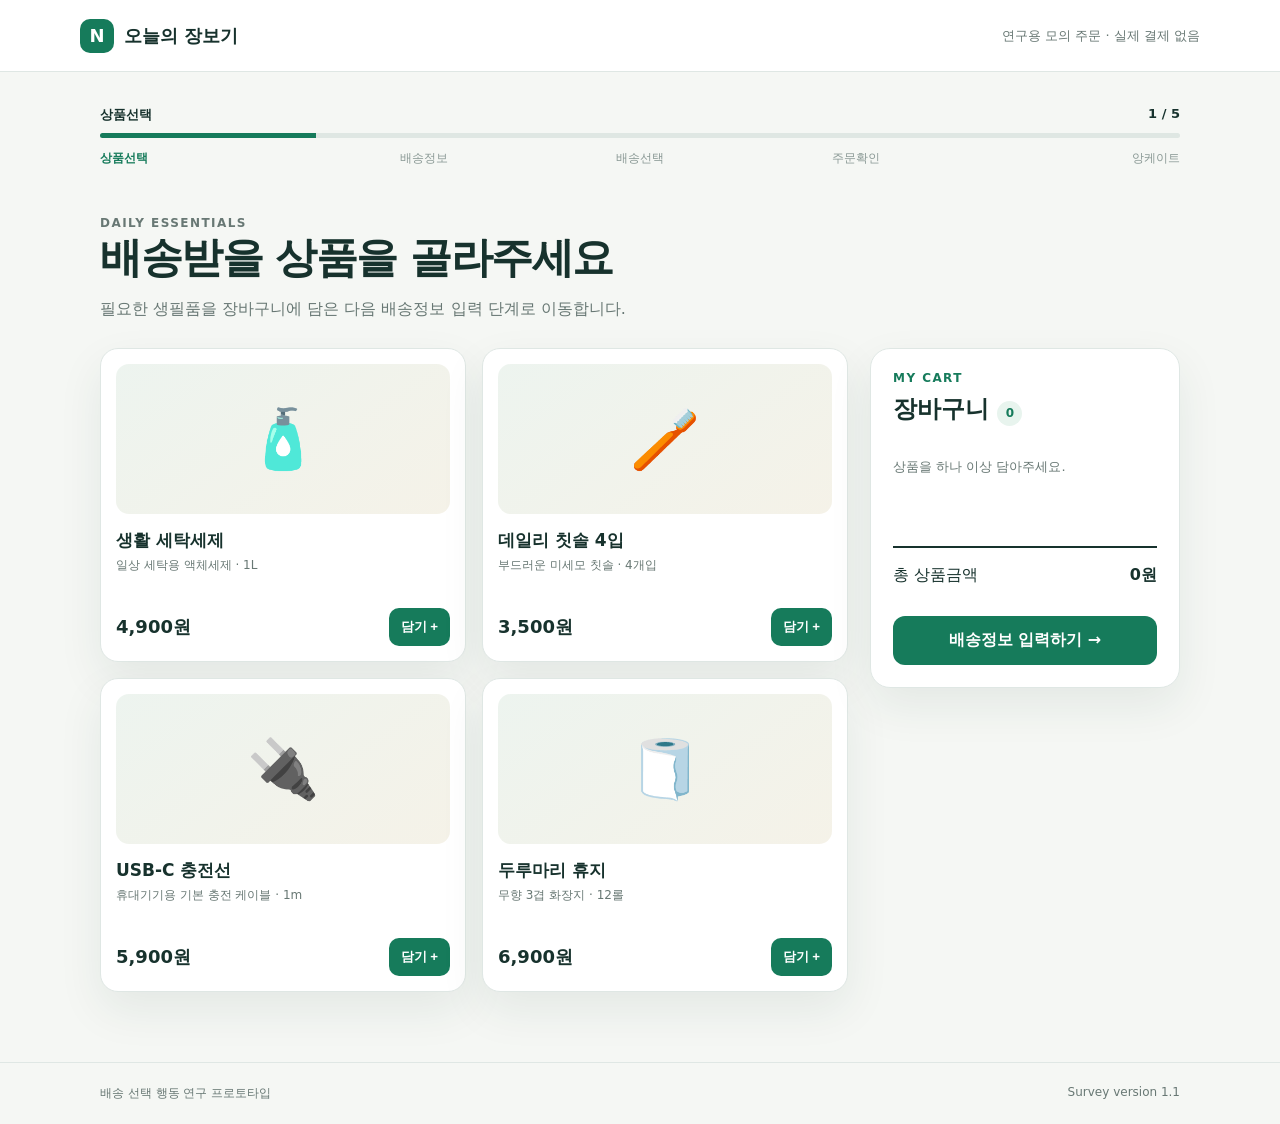
==== index.html @ 9c4313c6 "Initial nudge delivery study website" ====
<!doctype html>
<html lang="ko">
  <head>
    <meta charset="UTF-8" />
    <meta name="viewport" content="width=device-width, initial-scale=1.0" />
    <meta name="description" content="배송 선택 및 넛지 연구용 모의 쇼핑 실험" />
    <title>오늘의 장보기 | 배송 선택 연구</title>
    <link rel="stylesheet" href="styles.css" />
    <link rel="stylesheet" href="shop-and-map.css" />
    <link rel="stylesheet" href="address-search-fix.css" />
    <link rel="stylesheet" href="online-submission.css" />
    <script src="config.js" defer></script>
    <script src="https://t1.daumcdn.net/mapjsapi/bundle/postcode/prod/postcode.v2.js" defer></script>
    <script src="app.js" defer></script>
  </head>
  <body>
    <header class="site-header">
      <a class="brand" href="#" aria-label="처음으로">
        <span class="brand-mark">N</span>
        <span>오늘의 장보기</span>
      </a>
      <div class="secure-label">연구용 모의 주문 · 실제 결제 없음</div>
    </header>

    <main class="page-shell">
      <section class="progress-panel" aria-label="주문 진행 단계">
        <div class="progress-meta">
          <span id="progressLabel">상품선택</span>
          <span id="progressCount">1 / 5</span>
        </div>
        <div class="progress-track"><div id="progressBar" class="progress-bar"></div></div>
        <ol class="progress-steps">
          <li class="active" data-progress-step="1">상품선택</li>
          <li data-progress-step="2">배송정보</li>
          <li data-progress-step="3">배송선택</li>
          <li data-progress-step="4">주문확인</li>
          <li data-progress-step="5">앙케이트</li>
        </ol>
      </section>

      <section id="stepProducts" class="step active" data-step="1">
        <div class="section-heading">
          <p class="eyebrow">DAILY ESSENTIALS</p>
          <h1>배송받을 상품을 골라주세요</h1>
          <p>필요한 생필품을 장바구니에 담은 다음 배송정보 입력 단계로 이동합니다.</p>
        </div>
        <div class="shop-layout">
          <div id="productGrid" class="product-grid"></div>
          <aside class="cart-panel">
            <div><p class="eyebrow">MY CART</p><h2>장바구니 <span id="cartCount">0</span></h2></div>
            <div id="cartItems" class="cart-items"><p class="empty-cart">상품을 하나 이상 담아주세요.</p></div>
            <div class="cart-total"><span>총 상품금액</span><strong id="cartTotal">0원</strong></div>
            <p id="cartError" class="form-error" role="alert"></p>
            <button id="cartContinue" class="button primary full-button" type="button">배송정보 입력하기 →</button>
          </aside>
        </div>
      </section>

      <section id="stepDelivery" class="step" data-step="2">
        <div class="section-heading">
          <p class="eyebrow">DELIVERY DETAILS</p>
          <h1>배송 위치를 확인해주세요</h1>
          <p>검색한 주소의 위치를 지도에서 확인하고, 해당 위치를 기준으로 후보 배송 슬롯을 계산합니다.</p>
        </div>

        <form id="deliveryForm" class="form-card" novalidate>
          <div class="privacy-note">
            <span aria-hidden="true">🔒</span>
            <div><strong>주소정보 안내</strong><br />주소는 배송 경로 실험을 위해 사용됩니다. 이름, 전화번호, 공동현관 비밀번호, 결제정보는 입력하지 마세요.</div>
          </div>

          <div class="form-grid">
            <label class="field-group full-width">
              <span>도로명 주소 <em>필수</em></span>
              <div class="address-row"><input id="roadAddress" name="roadAddress" type="text" placeholder="주소 검색 버튼을 눌러주세요" readonly required /><button id="addressSearch" class="button secondary" type="button">주소 검색</button></div>
              <input id="postcode" name="postcode" type="hidden" />
            </label>

            <div id="addressSearchPanel" class="address-search-panel full-width" hidden>
              <div class="address-search-head"><strong>배송 주소 검색</strong><button id="addressSearchClose" type="button" aria-label="주소 검색 닫기">×</button></div>
              <div id="postcodeEmbed" class="postcode-embed"></div>
            </div>

            <label class="field-group full-width"><span>상세주소 <small>선택 · 동·호수 등 식별정보는 입력하지 않는 것을 권장</small></span><input name="addressDetail" type="text" maxlength="100" placeholder="배송 실험에 필요한 경우에만 입력" /></label>

            <label class="field-group">
              <span>건물 유형 <em>필수</em></span>
              <select name="buildingType" required>
                <option value="">선택해주세요</option>
                <option>단독주택</option><option>공동주택</option><option>오피스텔</option><option>기타</option>
              </select>
            </label>

            <fieldset class="field-group">
              <legend>엘리베이터 <span class="required">필수</span></legend>
              <div class="segmented">
                <label><input type="radio" name="elevator" value="있음" required /><span>있음</span></label>
                <label><input type="radio" name="elevator" value="없음" /><span>없음</span></label>
                <label><input type="radio" name="elevator" value="해당 없음" /><span>해당 없음</span></label>
              </div>
            </fieldset>

            <label class="field-group">
              <span>희망 배송일 <em>필수</em></span>
              <select name="deliveryDate" required>
                <option value="">선택해주세요</option>
                <option value="today">오늘</option><option value="tomorrow">내일</option><option value="day-after">모레</option>
              </select>
            </label>

            <label class="field-group">
              <span>수령 방식 <em>필수</em></span>
              <select name="receptionMethod" required>
                <option value="">선택해주세요</option><option>문 앞 배송</option><option>직접 수령</option><option>공동현관·보관함</option>
              </select>
            </label>

            <label class="field-group full-width">
              <span>배송 관련 특별조건 <small>선택</small></span>
              <textarea name="specialCondition" rows="3" maxlength="300" placeholder="예: 계단 이용 필요, 대면 수령 필요 등 (공동현관 비밀번호 등 민감정보 입력 금지)"></textarea>
            </label>
          </div>
          <p id="deliveryError" class="form-error" role="alert"></p>
          <div class="action-row"><button class="button secondary" type="button" data-back="1">← 상품 다시 선택</button><button class="button primary" type="submit">주소 기반 배송 옵션 계산 <span>→</span></button></div>
        </form>
      </section>

      <section id="stepOptions" class="step" data-step="3">
        <div class="section-heading">
          <p class="eyebrow">CHOOSE DELIVERY</p>
          <h1>원하는 배송 시간을 선택해주세요</h1>
          <p>입력한 배송 조건을 바탕으로 예상 환경 영향과 배송 부담을 계산했습니다.</p>
        </div>
        <div id="dynamicNotice" class="dynamic-notice"></div>
        <div id="deliveryOptions" class="delivery-options"></div>
        <p id="optionError" class="form-error" role="alert"></p>
        <div class="action-row"><button class="button secondary" type="button" data-back="2">← 배송정보 수정</button><button id="optionContinue" class="button primary" type="button">선택 완료 <span>→</span></button></div>
      </section>

      <section id="stepConfirm" class="step" data-step="4">
        <div class="section-heading">
          <p class="eyebrow">ORDER REVIEW</p>
          <h1>선택 내용을 확인해주세요</h1>
          <p>본 화면은 연구용 주문 확인이며 실제 주문이나 결제가 발생하지 않습니다.</p>
        </div>
        <div class="review-layout">
          <div class="review-card"><h2>상품 및 배송정보</h2><div id="cartSummary" class="mini-cart"></div><dl id="deliverySummary"></dl><button class="text-button" type="button" data-back="2">배송정보 수정</button></div>
          <div class="review-card accent"><h2>선택한 배송 옵션</h2><div id="optionSummary"></div><button class="text-button" type="button" data-back="3">배송 옵션 변경</button></div>
        </div>
        <div class="action-row"><button class="button secondary" type="button" data-back="3">← 이전</button><button id="confirmOrder" class="button primary" type="button">모의 주문 확정 <span>→</span></button></div>
      </section>

      <section id="stepSurvey" class="step" data-step="5">
        <div class="section-heading">
          <p class="eyebrow">POST-SURVEY</p>
          <h1>마지막으로 선택 경험을 알려주세요</h1>
          <p>응답은 배송 선택 결과 및 익명 참가자 ID와 연결됩니다. <span class="required">*</span> 표시는 필수 문항입니다.</p>
        </div>
        <form id="surveyForm" novalidate>
          <article class="survey-section">
            <span class="section-number">01</span><h2>최종 선택 이유</h2>
            <fieldset class="question"><legend>선택에 가장 중요했던 이유는 무엇인가요? <em>*</em></legend><div class="radio-list" id="reasonChoices"></div></fieldset>
            <div id="influenceQuestions" class="likert-block"></div>
          </article>
          <article class="survey-section">
            <span class="section-number">02</span><h2>정보 인식 및 이해</h2>
            <div id="perceptionQuestions" class="likert-block"></div>
          </article>
          <article class="survey-section">
            <span class="section-number">03</span><h2>태도 및 성향</h2>
            <div id="attitudeQuestions" class="likert-block"></div>
          </article>
          <article class="survey-section">
            <span class="section-number">04</span><h2>이용자 특성</h2>
            <div id="demographicQuestions" class="form-grid"></div>
          </article>
          <article class="survey-section">
            <span class="section-number">05</span><h2>자유응답</h2>
            <label class="field-group full-width"><span>배송 선택 또는 쇼핑몰 이용에 관해 남기고 싶은 의견이 있나요? <small>선택</small></span><textarea name="openFeedback" rows="4" maxlength="1000" placeholder="의견을 자유롭게 적어주세요."></textarea></label>
            <fieldset class="question compact"><legend>연구의 목적이 무엇이라고 생각했나요? <small>선택</small></legend><textarea name="purposeGuess" rows="3" maxlength="500" placeholder="추측한 내용을 적어주세요."></textarea></fieldset>
          </article>
          <p id="surveyError" class="form-error" role="alert"></p>
          <div class="action-row"><button class="button secondary" type="button" id="surveyBack">← 주문정보 보기</button><button class="button primary" type="submit">앙케이트 제출하기 <span>→</span></button></div>
        </form>
      </section>

      <section id="stepComplete" class="step complete-panel" data-step="6">
        <div class="complete-icon">✓</div><p class="eyebrow">COMPLETE</p><h1>참여해주셔서 감사합니다</h1>
        <p id="submissionMessage">모의 주문과 앙케이트 응답이 저장되었습니다.</p>
        <div id="submissionStatus" class="submission-status" role="status"></div>
        <div class="participant-ticket"><span>참가자 ID</span><strong id="completeParticipantId"></strong></div>
        <div class="complete-actions"><button id="downloadJson" class="button secondary" type="button">연구 데이터 JSON 저장</button><button id="downloadCsv" class="button secondary" type="button">앙케이트 CSV 저장</button></div>
        <button id="restartStudy" class="text-button danger" type="button">테스트 데이터 초기화 후 다시 시작</button>
      </section>
    </main>
    <footer><span>배송 선택 행동 연구 프로토타입</span><span>Survey version 1.1</span></footer>
  </body>
</html>
---- styles.css ----
:root{--ink:#17322d;--muted:#687874;--line:#dfe7e4;--paper:#f5f7f4;--white:#fff;--green:#167b5b;--green-dark:#0e5b43;--mint:#e8f4ee;--lime:#d9ed76;--warn:#a43c28;--shadow:0 18px 45px rgba(27,62,52,.08);font-family:Inter,Pretendard,"Noto Sans KR",system-ui,sans-serif;color:var(--ink);background:var(--paper)}*{box-sizing:border-box}body{margin:0;min-height:100vh}.site-header{height:72px;padding:0 max(24px,calc((100vw - 1120px)/2));display:flex;align-items:center;justify-content:space-between;background:#fff;border-bottom:1px solid var(--line);position:sticky;top:0;z-index:10}.brand{display:flex;align-items:center;gap:10px;color:var(--ink);font-size:18px;font-weight:800;text-decoration:none}.brand-mark{display:grid;place-items:center;width:34px;height:34px;border-radius:10px;background:var(--green);color:white}.secure-label{font-size:13px;color:var(--muted)}.page-shell{width:min(1080px,calc(100% - 32px));margin:34px auto 70px}.progress-panel{margin-bottom:46px}.progress-meta{display:flex;justify-content:space-between;font-size:13px;font-weight:700;margin-bottom:9px}.progress-track{height:5px;background:#dfe7e3;border-radius:10px;overflow:hidden}.progress-bar{width:25%;height:100%;background:var(--green);transition:width .3s}.progress-steps{display:grid;grid-template-columns:repeat(4,1fr);padding:0;margin:12px 0 0;list-style:none;font-size:12px;color:#8a9995}.progress-steps li:nth-child(n+2){text-align:center}.progress-steps li:last-child{text-align:right}.progress-steps li.active{color:var(--green);font-weight:800}.step{display:none}.step.active{display:block;animation:fade .25s ease}@keyframes fade{from{opacity:.25;transform:translateY(5px)}}.section-heading{max-width:760px;margin-bottom:26px}.eyebrow{margin:0 0 8px;color:var(--green);letter-spacing:.12em;font-size:12px;font-weight:900}.section-heading h1,.complete-panel h1{font-size:clamp(28px,4vw,42px);letter-spacing:-.035em;line-height:1.18;margin:0 0 12px}.section-heading p,.complete-panel>p{color:var(--muted);line-height:1.7;margin:0}.form-card,.survey-section,.review-card,.dynamic-notice{background:var(--white);border:1px solid var(--line);border-radius:20px;box-shadow:var(--shadow)}.form-card{padding:30px}.privacy-note{display:flex;gap:12px;padding:15px;background:var(--mint);border-radius:12px;color:#315f51;font-size:13px;line-height:1.55;margin-bottom:28px}.form-grid{display:grid;grid-template-columns:1fr 1fr;gap:24px}.full-width{grid-column:1/-1}.field-group{display:flex;flex-direction:column;gap:9px;border:0;padding:0;margin:0}.field-group>span,.field-group legend,.question legend{font-size:14px;font-weight:750;font-style:normal}.field-group em,.question em,.required{font-size:11px;color:var(--warn);font-style:normal;margin-left:4px}.field-group small,.question small{font-size:11px;color:var(--muted);font-weight:500}select,textarea{width:100%;border:1px solid #ccd8d4;border-radius:11px;background:white;padding:13px 14px;color:var(--ink);font:inherit;outline:none}select:focus,textarea:focus{border-color:var(--green);box-shadow:0 0 0 3px rgba(22,123,91,.1)}.choice-grid,.check-grid{display:grid;gap:12px}.choice-grid.three,.check-grid{grid-template-columns:repeat(3,1fr)}.choice-card,.check-grid label{position:relative}.choice-card input,.check-grid input,.segmented input{position:absolute;opacity:0}.choice-card span,.check-grid span{display:block;padding:16px;border:1px solid #d4dfdb;border-radius:12px;cursor:pointer;background:#fff;transition:.15s}.choice-card small{display:block;margin-top:5px}.choice-card input:checked+span,.check-grid input:checked+span{border-color:var(--green);background:var(--mint);box-shadow:inset 0 0 0 1px var(--green)}.check-grid span{text-align:center;line-height:1.5}.segmented{display:grid;grid-template-columns:repeat(3,1fr);border:1px solid #ccd8d4;border-radius:11px;overflow:hidden}.segmented label{position:relative}.segmented span{display:block;text-align:center;padding:13px;cursor:pointer;border-right:1px solid #dce4e1}.segmented label:last-child span{border:0}.segmented input:checked+span{background:var(--green);color:white}.action-row{display:flex;justify-content:space-between;align-items:center;gap:12px;margin-top:28px}.action-row.end{justify-content:flex-end}.button{border:0;border-radius:12px;padding:14px 20px;font:inherit;font-weight:800;cursor:pointer;transition:.15s}.button:hover{transform:translateY(-1px)}.button.primary{background:var(--green);color:#fff}.button.primary:hover{background:var(--green-dark)}.button.secondary{background:#fff;border:1px solid #ccd8d4;color:var(--ink)}.text-button{padding:0;background:none;border:0;color:var(--green);font-weight:800;cursor:pointer}.text-button.danger{color:#9c4b3a;margin-top:22px}.form-error,.field-error{color:var(--warn);font-size:13px;font-weight:700}.dynamic-notice{padding:18px 20px;margin-bottom:16px;background:linear-gradient(120deg,#edf7f1,#f7f9e5);line-height:1.6}.delivery-options{display:grid;grid-template-columns:repeat(3,1fr);gap:16px}.delivery-card{position:relative;background:#fff;border:1px solid var(--line);border-radius:18px;padding:22px;cursor:pointer;transition:.18s}.delivery-card:hover{transform:translateY(-3px);box-shadow:var(--shadow)}.delivery-card.selected{border:2px solid var(--green);background:#fbfffd}.delivery-card input{position:absolute;right:18px;top:18px;width:19px;height:19px;accent-color:var(--green)}.option-tag{display:inline-block;background:var(--mint);color:var(--green-dark);font-weight:800;font-size:11px;padding:5px 8px;border-radius:7px}.delivery-card h3{font-size:20px;margin:18px 0 4px}.delivery-card .fee{color:var(--muted);font-size:13px}.metric-list{border-top:1px solid var(--line);margin:18px 0 0;padding:15px 0 0;display:grid;gap:9px}.metric-list div{display:flex;justify-content:space-between;font-size:13px}.metric-list b{color:var(--green-dark)}.nudge-message{background:#f4f8e0;padding:12px;border-radius:10px;margin-top:15px;font-size:13px;line-height:1.5}.review-layout{display:grid;grid-template-columns:1fr 1fr;gap:18px}.review-card{padding:26px}.review-card.accent{border-top:5px solid var(--green)}.review-card h2{margin:0 0 20px;font-size:18px}.review-card dl{display:grid;grid-template-columns:120px 1fr;gap:12px;margin:0 0 22px;font-size:14px}.review-card dt{color:var(--muted)}.review-card dd{margin:0;font-weight:700}.summary-option h3{font-size:24px;margin:0 0 7px}.summary-option .nudge-message{margin-bottom:20px}.survey-section{position:relative;padding:30px;margin-bottom:18px}.survey-section h2{margin:0 0 28px;padding-left:44px;font-size:20px}.section-number{position:absolute;top:28px;left:28px;width:31px;height:31px;border-radius:50%;background:var(--mint);display:grid;place-items:center;color:var(--green);font-size:11px;font-weight:900}.question{border:0;padding:0;margin:0 0 26px}.question.compact{margin:25px 0 0}.radio-list{display:flex;flex-wrap:wrap;gap:9px;margin-top:13px}.radio-list label{position:relative}.radio-list input{position:absolute;opacity:0}.radio-list span{display:block;padding:10px 13px;border:1px solid #d4dfdb;border-radius:9px;cursor:pointer;font-size:13px}.radio-list input:checked+span{background:var(--green);border-color:var(--green);color:#fff}.likert-question{padding:20px 0;border-top:1px solid #edf1ef}.likert-question:first-child{border-top:0}.likert-question>p{font-size:14px;font-weight:700;margin:0 0 13px}.likert-scale{display:grid;grid-template-columns:repeat(5,1fr);gap:7px}.likert-scale label{position:relative;text-align:center}.likert-scale input{position:absolute;opacity:0}.likert-scale span{display:block;padding:10px 4px;border:1px solid #d4dfdb;border-radius:8px;font-size:12px;cursor:pointer}.likert-scale input:checked+span{background:var(--green);color:white;border-color:var(--green)}.likert-labels{display:flex;justify-content:space-between;font-size:10px;color:var(--muted);margin-top:5px}.complete-panel{text-align:center;background:#fff;border:1px solid var(--line);border-radius:24px;padding:55px 24px;box-shadow:var(--shadow)}.complete-icon{width:70px;height:70px;border-radius:50%;display:grid;place-items:center;margin:0 auto 20px;background:var(--green);color:white;font-size:34px}.participant-ticket{display:inline-flex;gap:20px;align-items:center;padding:14px 18px;margin:25px auto;background:var(--paper);border-radius:10px}.participant-ticket span{font-size:12px;color:var(--muted)}.complete-actions{display:flex;justify-content:center;gap:10px}footer{display:flex;justify-content:space-between;padding:22px max(24px,calc((100vw - 1080px)/2));border-top:1px solid var(--line);color:var(--muted);font-size:12px}@media(max-width:760px){.secure-label{display:none}.page-shell{margin-top:22px}.progress-steps{display:none}.form-card,.survey-section{padding:20px}.form-grid,.review-layout{grid-template-columns:1fr}.full-width{grid-column:auto}.choice-grid.three,.check-grid,.delivery-options{grid-template-columns:1fr}.action-row{flex-direction:column-reverse}.action-row .button{width:100%}.likert-scale span{font-size:0;padding:11px 2px}.likert-scale span::after{content:attr(data-value);font-size:12px}.complete-actions{flex-direction:column}.review-card dl{grid-template-columns:100px 1fr}}
---- shop-and-map.css ----
.progress-steps{grid-template-columns:repeat(5,1fr)}.progress-steps li{text-align:center}.progress-steps li:first-child{text-align:left}.progress-steps li:last-child{text-align:right}.shop-layout{display:grid;grid-template-columns:minmax(0,1fr) 310px;gap:22px;align-items:start}.product-grid{display:grid;grid-template-columns:repeat(2,minmax(0,1fr));gap:16px}.product-card{background:#fff;border:1px solid var(--line);border-radius:18px;padding:15px;box-shadow:var(--shadow)}.product-image{height:150px;border-radius:13px;display:grid;place-items:center;font-size:58px;background:linear-gradient(145deg,#edf4ef,#f5f2e8)}.product-card h3{margin:15px 0 5px;font-size:17px}.product-meta{color:var(--muted);font-size:12px;min-height:36px;line-height:1.45}.product-bottom{display:flex;align-items:center;justify-content:space-between;gap:10px;margin-top:15px}.product-price{font-size:18px;font-weight:900}.add-product{border:0;background:var(--green);color:#fff;border-radius:10px;padding:10px 12px;font-weight:800;cursor:pointer}.cart-panel{position:sticky;top:94px;background:#fff;border:1px solid var(--line);border-radius:20px;padding:22px;box-shadow:var(--shadow)}.cart-panel h2{margin:0 0 18px}.cart-panel h2 span{display:inline-grid;place-items:center;min-width:25px;height:25px;padding:0 7px;border-radius:20px;background:var(--mint);color:var(--green);font-size:12px}.cart-items{display:grid;gap:12px;min-height:90px}.empty-cart{color:var(--muted);font-size:13px;line-height:1.6}.cart-item{display:grid;grid-template-columns:1fr auto;gap:4px 10px;padding-bottom:11px;border-bottom:1px solid var(--line);font-size:13px}.quantity-control{display:flex;align-items:center;gap:8px;grid-column:1/-1}.quantity-control button{width:25px;height:25px;border:1px solid var(--line);background:#fff;border-radius:7px;cursor:pointer}.cart-total{display:flex;justify-content:space-between;padding:17px 0;margin-top:12px;border-top:2px solid var(--ink)}.full-button{width:100%}.address-row{display:grid;grid-template-columns:1fr auto;gap:9px}input[type="text"]{width:100%;border:1px solid #ccd8d4;border-radius:11px;background:#fff;padding:13px 14px;color:var(--ink);font:inherit;outline:none}input[type="text"]:focus{border-color:var(--green);box-shadow:0 0 0 3px rgba(22,123,91,.1)}.map-preview{height:280px;border:1px solid var(--line);border-radius:15px;overflow:hidden;background:#edf1ee;display:grid;place-items:center;text-align:center}.map-preview small{display:block;color:var(--muted);margin-top:7px}.map-preview .map-fallback{padding:25px}.mini-cart{border-bottom:1px solid var(--line);padding-bottom:15px;margin-bottom:18px;font-size:13px;line-height:1.8}@media(max-width:820px){.shop-layout{grid-template-columns:1fr}.cart-panel{position:static}}@media(max-width:560px){.product-grid{grid-template-columns:1fr}.address-row{grid-template-columns:1fr}}
---- address-search-fix.css ----
.address-search-panel {
  border: 1px solid #ccd8d4;
  border-radius: 14px;
  overflow: hidden;
  background: #fff;
}
.address-search-head {
  height: 48px;
  padding: 0 14px;
  display: flex;
  align-items: center;
  justify-content: space-between;
  background: var(--mint);
}
.address-search-head button {
  border: 0;
  background: transparent;
  font-size: 27px;
  color: var(--ink);
  cursor: pointer;
}
.postcode-embed { width: 100%; height: 470px; }
@media (max-width: 560px) { .postcode-embed { height: 520px; } }
---- online-submission.css ----
.submission-status {
  width: min(620px, 100%);
  margin: 18px auto 0;
  padding: 13px 16px;
  border-radius: 10px;
  font-size: 13px;
  font-weight: 700;
  display: none;
}
.submission-status.sending { display: block; background: #f4f4e3; color: #6c6424; }
.submission-status.success { display: block; background: #e8f4ee; color: #0e5b43; }
.submission-status.error { display: block; background: #fbece8; color: #a43c28; }
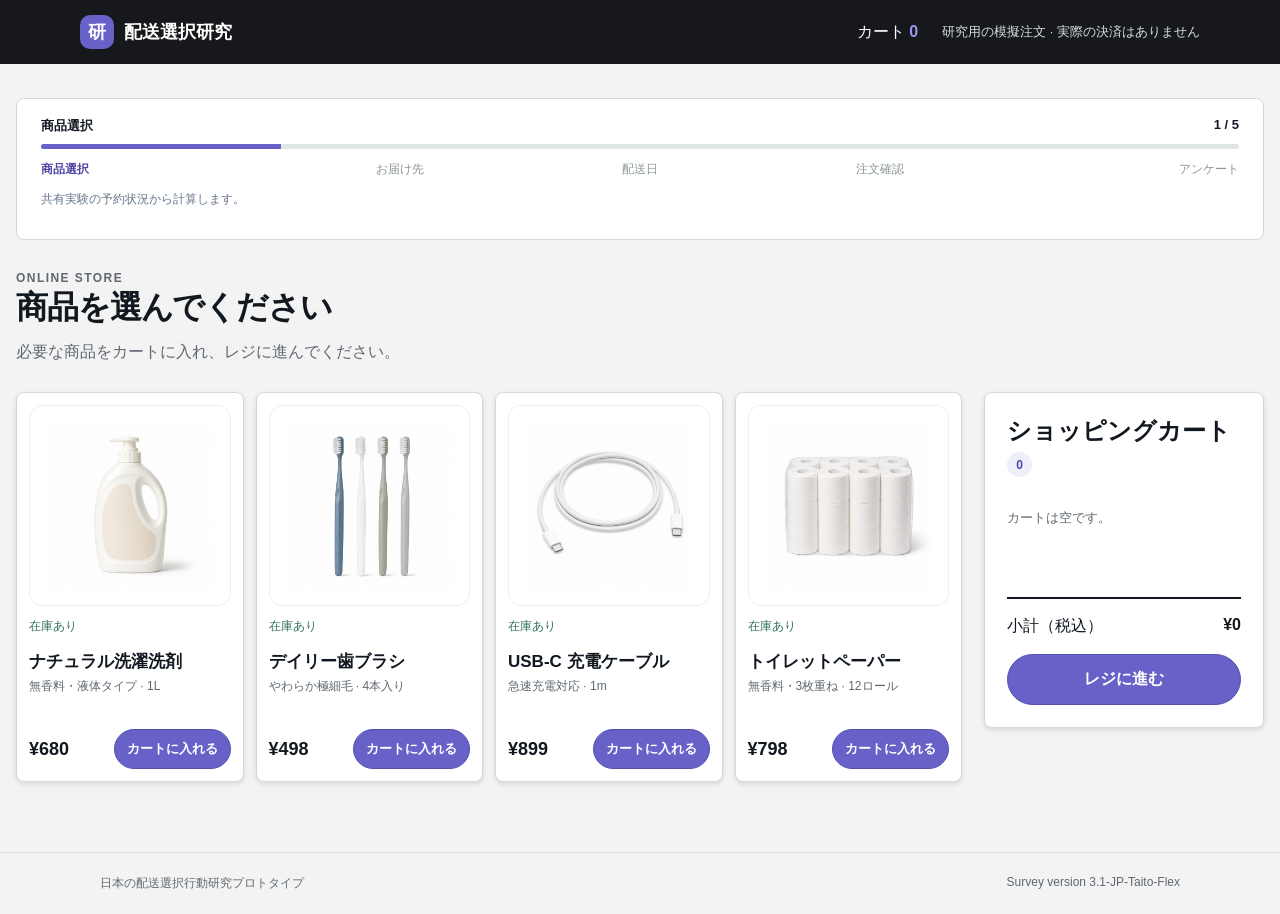
==== commit f4a70fcd: "Add shared dynamic delivery routing experiment" ====
--- a/index.html
+++ b/index.html
@@ -1,23 +1,31 @@
 <!doctype html>
-<html lang="ko">
+<html lang="ja">
   <head>
     <meta charset="UTF-8" />
     <meta name="viewport" content="width=device-width, initial-scale=1.0" />
-    <meta name="description" content="배송 선택 및 넛지 연구용 모의 쇼핑 실험" />
-    <title>오늘의 장보기 | 배송 선택 연구</title>
+    <meta name="description" content="配送選択とナッジに関する模擬ショッピング調査" />
+    <meta property="og:title" content="配送選択研究" />
+    <meta property="og:description" content="配送選択とナッジに関する模擬ショッピング調査" />
+    <meta property="og:type" content="website" />
+    <meta property="og:locale" content="ja_JP" />
+    <title>配送選択研究</title>
     <link rel="stylesheet" href="styles.css" />
     <link rel="stylesheet" href="shop-and-map.css" />
     <link rel="stylesheet" href="address-search-fix.css" />
     <link rel="stylesheet" href="online-submission.css" />
+    <link rel="stylesheet" href="japan-checkout.css?v=label1" />
+    <link rel="stylesheet" href="taito-delivery.css" />
     <script src="config.js" defer></script>
-    <script src="https://t1.daumcdn.net/mapjsapi/bundle/postcode/prod/postcode.v2.js" defer></script>
-    <script src="app.js" defer></script>
+    <script src="routing-api.js?v=shared1" defer></script>
+    <script src="delivery-engine.js?v=shared1" defer></script>
+    <script src="delivery-ui.js?v=shared1" defer></script>
+    <script src="japan-app.js?v=shared1" defer></script>
   </head>
   <body>
     <header class="site-header">
       <a class="brand" href="#" aria-label="처음으로">
-        <span class="brand-mark">N</span>
-        <span>오늘의 장보기</span>
+        <span class="brand-mark">研</span>
+        <span>配送選択研究</span>
       </a>
       <div class="secure-label">연구용 모의 주문 · 실제 결제 없음</div>
     </header>
--- a/japan-checkout.css
+++ b/japan-checkout.css
@@ -0,0 +1,20 @@
+:root{--ink:#111820;--muted:#5f6871;--line:#d5d9d9;--paper:#eaeded;--white:#fff;--green:#067d62;--green-dark:#05634e;--mint:#edf8f5;--lime:#ffd814;--warn:#b12704;--shadow:0 2px 5px rgba(15,17,17,.12);font-family:-apple-system,BlinkMacSystemFont,"Hiragino Kaku Gothic ProN","Yu Gothic",Meiryo,sans-serif}
+body{background:#f3f3f3}.site-header{height:64px;background:#131921;border:0;color:#fff}.brand{color:#fff}.brand-mark{background:#ff9900;color:#131921}.secure-label{color:#d6dbe0}.header-cart{margin-left:auto;margin-right:24px}.header-cart b{color:#ff9900}.page-shell{width:min(1180px,calc(100% - 32px))}.progress-panel{background:#fff;padding:18px 24px;border:1px solid var(--line);border-radius:8px;margin-bottom:28px}.progress-bar{background:#ff9900}.section-heading h1{font-size:32px}.form-card,.survey-section,.review-card,.dynamic-notice,.cart-panel,.product-card{border-radius:8px;box-shadow:var(--shadow)}.product-image{background:#fff;border:1px solid #eee}.stock{color:#007600;font-size:12px;margin:12px 0 0}.add-product,.button.checkout{background:#ffd814;color:#111;border:1px solid #f0c14b;border-radius:999px}.add-product:hover,.button.checkout:hover{background:#f7ca00}.button.primary{background:#ffd814;color:#111;border-radius:999px}.button.primary:hover{background:#f7ca00}.button.secondary{border-radius:999px}.cart-panel{border-radius:8px}.reception-grid{display:grid;grid-template-columns:repeat(2,1fr);gap:10px;margin-top:10px}.reception-grid label{position:relative}.reception-grid input{position:absolute;opacity:0}.reception-grid span{display:block;border:1px solid var(--line);border-radius:8px;padding:15px;cursor:pointer}.reception-grid b,.reception-grid small{display:block;margin-top:4px}.reception-grid small{color:var(--muted)}.reception-grid input:checked+span{border:2px solid #ff9900;background:#fffaf0}.delivery-options{grid-template-columns:1fr;gap:12px}.delivery-card{border-radius:8px;display:grid;grid-template-columns:150px 140px 1fr;align-items:center;gap:18px;padding:18px 50px 18px 20px}.delivery-card h3,.delivery-card h4{margin:5px 0}.delivery-card .metric-list{margin:0;padding:0;border:0}.delivery-card .nudge-message{grid-column:1/-1;margin:0}.delivery-card.selected{border-color:#ff9900;background:#fffdf5}.option-tag{background:#e7f4ef;color:#067d62}.dynamic-notice small{display:block;color:var(--muted);margin-top:5px}.checkout-layout{display:grid;grid-template-columns:minmax(0,1fr) 310px;gap:18px;align-items:start}.checkout-layout>div{display:grid;gap:14px}.order-total{position:sticky;top:85px;background:#fff;border:1px solid var(--line);border-radius:8px;padding:20px}.order-total p{font-size:11px;line-height:1.5;color:var(--muted)}#reviewTotal{display:grid;grid-template-columns:1fr auto;gap:9px;border-top:1px solid var(--line);padding-top:16px;font-size:13px}#reviewTotal strong{font-size:18px;color:#b12704}.form-card input{width:100%;border:1px solid #aab7b8;border-radius:8px;background:#fff;padding:13px 14px;font:inherit}.form-card input:focus{outline:2px solid #ff9900;border-color:#ff9900}.complete-icon{background:#067d62}@media(max-width:760px){.reception-grid{grid-template-columns:1fr}.delivery-card{display:block}.delivery-card .metric-list{margin-top:14px}.checkout-layout{grid-template-columns:1fr}.order-total{position:static}.header-cart{margin-right:0}.secure-label{display:none}}
+
+/* 研究プロトタイプ固有のインディゴ系アクセント */
+:root{--green:#4f46a5;--green-dark:#373078;--mint:#efeffa;--lime:#6861c7;--warn:#a33232}
+.site-header{background:#17181c}.brand-mark{background:#6861c7;color:#fff}.header-cart b{color:#9b96ef}.progress-bar{background:#6861c7}
+.page-shell{width:min(1440px,calc(100% - 32px))}.shop-layout{grid-template-columns:minmax(0,1fr) 280px}.product-grid{grid-template-columns:repeat(4,minmax(0,1fr));gap:12px}.product-card{padding:12px}.product-image{width:100%;height:auto;aspect-ratio:1 / 1;overflow:hidden;padding:9%;display:grid;place-items:center}.product-image img{width:100%;height:100%;object-fit:contain;object-position:center;display:block}.stock{color:#32725e}
+.add-product,.button.checkout,.button.primary{background:#6861c7;color:#fff;border:1px solid #554fb0}.add-product:hover,.button.checkout:hover,.button.primary:hover{background:#554fb0}
+.reception-grid input:checked+span{border-color:#6861c7;background:#f5f4ff}.delivery-card.selected{border-color:#6861c7;background:#faf9ff}.option-tag{background:#efeffa;color:#373078}
+#reviewTotal strong{color:#373078}.form-card input:focus{outline-color:#6861c7;border-color:#6861c7}.complete-icon{background:#4f46a5}
+.delivery-card.recommended-slot{position:relative;border:2px solid #278a55;background:linear-gradient(135deg,#fbfffc,#f0faf4);box-shadow:0 8px 24px rgba(39,138,85,.16)}
+.option-tag.green-label{background:#dff4e7;color:#17653b;border:1px solid #86cba4;font-size:12px;padding:7px 11px}
+.green-nudge{grid-column:1/-1;display:flex;align-items:center;gap:13px;margin-top:2px;padding:14px 16px;border:1px solid #a9daba;border-radius:10px;background:#eaf8ef;color:#174f31}
+.green-nudge-icon{display:grid;place-items:center;flex:0 0 42px;height:42px;border-radius:50%;background:#d2f0dd;font-size:23px}
+.green-nudge strong{display:block;font-size:14px}.green-nudge p{margin:4px 0 0;font-size:13px;line-height:1.55}
+.delivery-card.recommended-slot input{accent-color:#278a55}
+@media(max-width:1200px){.product-grid{grid-template-columns:repeat(3,minmax(0,1fr))}}
+@media(max-width:980px){.product-grid{grid-template-columns:repeat(2,minmax(0,1fr))}}
+@media(max-width:820px){.shop-layout{grid-template-columns:1fr}.cart-panel{position:static}}
+@media(max-width:560px){.product-grid{grid-template-columns:1fr}.product-image{max-width:280px;margin-inline:auto}}
--- a/taito-delivery.css
+++ b/taito-delivery.css
@@ -0,0 +1,3 @@
+.location-layout{display:grid;grid-template-columns:minmax(0,1fr) minmax(0,1fr);gap:22px;margin-bottom:24px;align-items:start}
+.location-fields{display:grid;gap:16px}.location-fields .field-group{min-width:0}.road-map{display:block;width:100%;height:auto;border-radius:10px;border:1px solid #d9dfe6;background:#f2f4f6;max-height:480px}.map-label{font:600 13px sans-serif;fill:#172338;paint-order:stroke;stroke:#fff;stroke-width:4;stroke-linejoin:round}.map-title{font:700 16px sans-serif;fill:#526477;letter-spacing:2px}.map-caption{font-size:10px;line-height:1.6;display:flex;flex-wrap:wrap;justify-content:space-between;gap:6px;padding:8px 0;color:#607080}.map-caption a{color:inherit}.map-destination[role=button]{cursor:pointer}.map-destination:focus circle{stroke:#172338;stroke-width:4}.purple{color:#625bb3}.orange{color:#db7138}.gray{color:#7b8798}.model-note{background:#f2f5f9;color:#415168;padding:14px 18px;border-radius:8px;font-size:13px;line-height:1.7;margin-bottom:20px}.model-note strong{color:#24364c}.parcel-readout{font-size:13px;color:#536175;padding:12px;background:#f8f9fb;border-radius:8px}.taito-cards{display:grid;grid-template-columns:repeat(2,minmax(0,1fr));gap:16px}.taito-cards .delivery-card{display:block;min-width:0;padding:24px 42px 22px 22px;height:100%}.taito-cards .delivery-card h3{margin:16px 0 3px;font-size:15px}.taito-cards .delivery-card h4{font-size:28px;margin:0 0 12px}.taito-cards .metric-list{margin-top:18px;display:grid;gap:11px}.taito-cards .metric-list>div{display:flex;justify-content:space-between;gap:12px;font-size:13px}.taito-cards .metric-list b{white-space:nowrap}.taito-cards .green-nudge{margin-top:16px;display:block}.taito-cards .unavailable-slot{background:#f5f5f6;border-color:#ddd;cursor:default;box-shadow:none;color:#7c8490}.unavailable-reason{font-size:13px;line-height:1.7}.calculation-details{margin-top:20px;font-size:13px;color:#536175}.calculation-details summary{cursor:pointer;padding:10px 0}.calculation-details p{line-height:1.7}.scenario-tag{font-size:12px;color:#65758a;border:1px solid #d9e0e8;border-radius:99px;padding:5px 10px;display:inline-block}.availability-hint{font-size:12px;color:#65758a;line-height:1.6}.route-preview{margin-top:24px;max-width:760px}.route-preview h3{font-size:16px}.form-error:empty{display:none}.button:disabled{opacity:.55;cursor:wait}.delivery-card input:focus-visible{outline:3px solid #4f46a5;outline-offset:4px}.field-group select{width:100%;min-width:0}.research-link{color:#65758a;font-size:12px}
+@media(max-width:820px){.location-layout{grid-template-columns:1fr}.road-map{max-height:360px}.taito-cards{grid-template-columns:1fr}.taito-cards .delivery-card h4{font-size:26px}}
